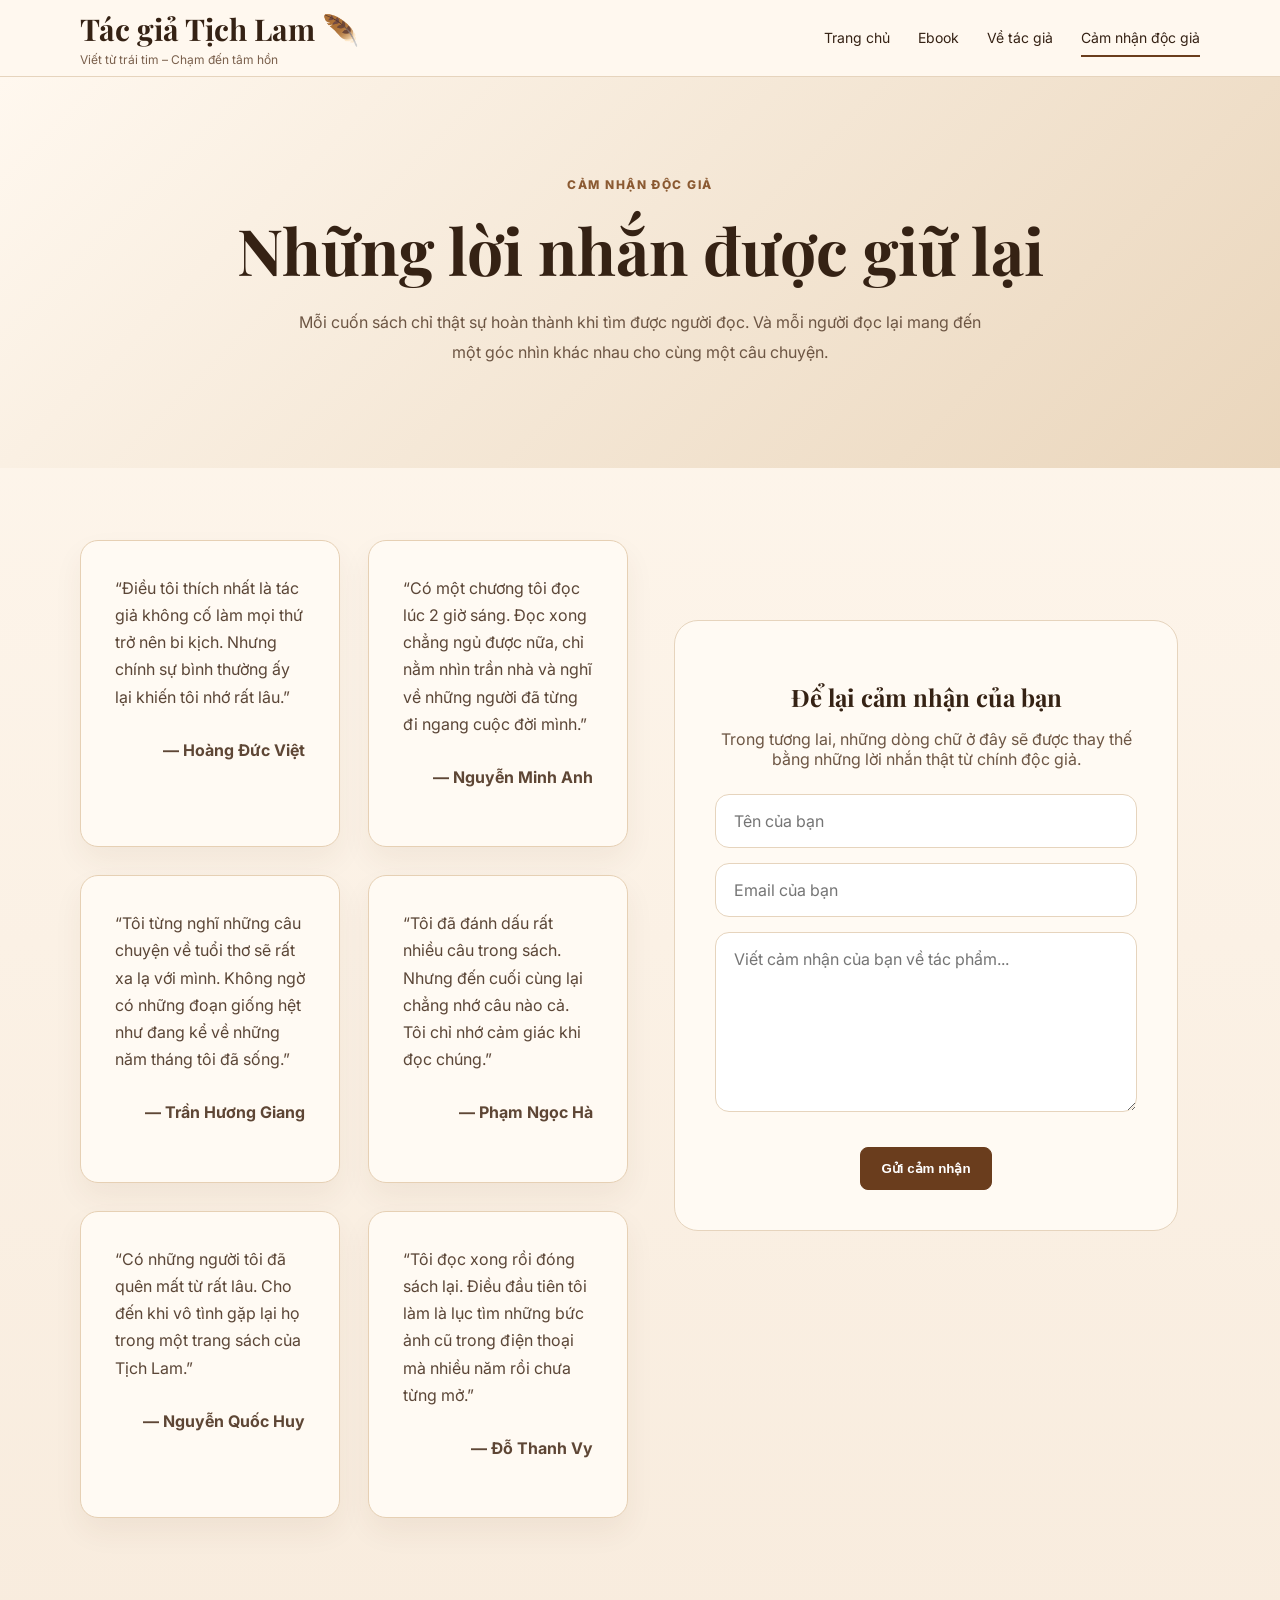
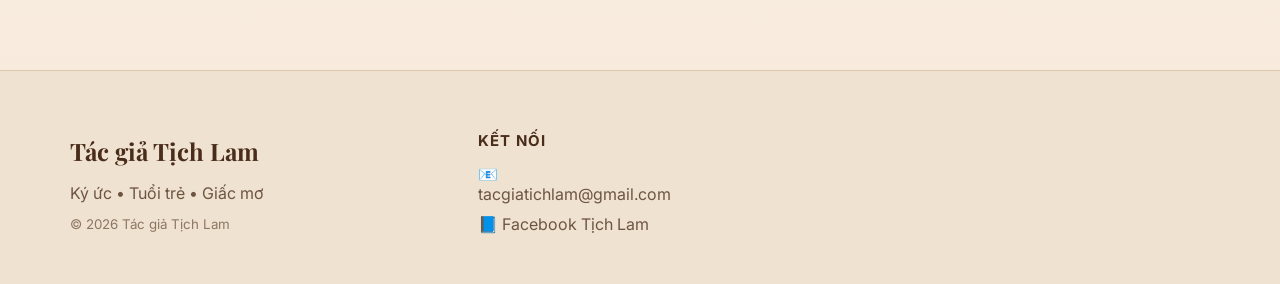
==== doc-gia.html @ 2759d483 "Website Tich Lam" ====
<!DOCTYPE html>
<html lang="vi">
<head>
  <meta charset="UTF-8">
  <meta name="viewport" content="width=device-width, initial-scale=1.0">
  <title>Cảm nhận độc giả - Tác giả Tịch Lam</title>

  <link rel="preconnect" href="https://fonts.googleapis.com">
  <link rel="preconnect" href="https://fonts.gstatic.com" crossorigin>

  <link href="https://fonts.googleapis.com/css2?family=Inter:wght@400;600;700;800&family=Playfair+Display:wght@600;700;800&display=swap" rel="stylesheet">

  <link rel="stylesheet" href="style.css">
</head>

<body>

<header class="topbar">
  <div class="container nav">

    <a class="logo" href="index.html">
      Tác giả Tịch Lam 🪶
      <span>Viết từ trái tim – Chạm đến tâm hồn</span>
    </a>

    <nav class="menu">
      <a href="index.html">Trang chủ</a>
      <a href="ebook.html">Ebook</a>
      <a href="tac-gia.html">Về tác giả</a>
      <a class="active" href="doc-gia.html">Cảm nhận độc giả</a>
    </nav>

    <span class="hamb">☰</span>

  </div>
</header>

<main>

<section class="readerHero">

  <div class="container">

    <div class="eyebrow">Cảm nhận độc giả</div>

    <h1>Những lời nhắn được giữ lại</h1>

    <p>
      Mỗi cuốn sách chỉ thật sự hoàn thành khi tìm được người đọc.
      Và mỗi người đọc lại mang đến một góc nhìn khác nhau cho cùng một câu chuyện.
    </p>

  </div>

</section>

<section class="section">

  <div class="container">

    <div class="reviewGrid">

      <section class="reviewsGrid">

  <article class="reviewCard">
    <blockquote>
      “Điều tôi thích nhất là tác giả không cố làm mọi thứ trở nên bi kịch.
      Nhưng chính sự bình thường ấy lại khiến tôi nhớ rất lâu.”
    </blockquote>
    <p class="commentAuthor">— Hoàng Đức Việt</p>
  </article>

  <article class="reviewCard">
    <blockquote>
      “Có một chương tôi đọc lúc 2 giờ sáng.
      Đọc xong chẳng ngủ được nữa, chỉ nằm nhìn trần nhà và nghĩ về những người đã từng đi ngang cuộc đời mình.”
    </blockquote>
    <p class="commentAuthor">— Nguyễn Minh Anh</p>
  </article>

  <article class="reviewCard">
    <blockquote>
      “Tôi từng nghĩ những câu chuyện về tuổi thơ sẽ rất xa lạ với mình.
      Không ngờ có những đoạn giống hệt như đang kể về những năm tháng tôi đã sống.”
    </blockquote>
    <p class="commentAuthor">— Trần Hương Giang</p>
  </article>

  <article class="reviewCard">
    <blockquote>
      “Tôi đã đánh dấu rất nhiều câu trong sách.
      Nhưng đến cuối cùng lại chẳng nhớ câu nào cả.
      Tôi chỉ nhớ cảm giác khi đọc chúng.”
    </blockquote>
    <p class="commentAuthor">— Phạm Ngọc Hà</p>
  </article>

  <article class="reviewCard">
    <blockquote>
      “Có những người tôi đã quên mất từ rất lâu.
      Cho đến khi vô tình gặp lại họ trong một trang sách của Tịch Lam.”
    </blockquote>
    <p class="commentAuthor">— Nguyễn Quốc Huy</p>
  </article>

  <article class="reviewCard">
    <blockquote>
      “Tôi đọc xong rồi đóng sách lại.
      Điều đầu tiên tôi làm là lục tìm những bức ảnh cũ trong điện thoại mà nhiều năm rồi chưa từng mở.”
    </blockquote>
    <p class="commentAuthor">— Đỗ Thanh Vy</p>
  </article>

</section>

<section class="readerMessage">

  <div class="container">

    <div class="messageBox">

      <h2>Để lại cảm nhận của bạn</h2>

      <p>
        Trong tương lai, những dòng chữ ở đây sẽ được thay thế bằng
        những lời nhắn thật từ chính độc giả.
      </p>

     <form action="https://formspree.io/f/xykqgarj" method="POST">

    <input
        type="text"
        name="name"
        placeholder="Tên của bạn"
        required>

    <input
        type="email"
        name="email"
        placeholder="Email của bạn"
        required>

    <textarea
        name="message"
        rows="7"
        placeholder="Viết cảm nhận của bạn về tác phẩm..."
        required></textarea>

    <button
        type="submit"
        class="btn">
        Gửi cảm nhận
    </button>

</form>

    </div>

  </div>

</section>

</main>

<footer class="site-footer">

  <div class="footer-container">

    <div class="footer-brand">
      <h3>Tác giả Tịch Lam</h3>
      <p>Ký ức • Tuổi trẻ • Giấc mơ</p>
      <small>© 2026 Tác giả Tịch Lam</small>
    </div>

    <div class="footer-links">
      <h4>Kết nối</h4>

      <a href="mailto:tacgiatichlam@gmail.com">
        📧 tacgiatichlam@gmail.com
      </a>

      <a href="https://www.facebook.com/tacgiatichlam/" target="_blank">
        📘 Facebook Tịch Lam
      </a>
    </div>

  </div>

</footer>

</body>
</html>
---- style.css ----
:root {
  --paper: #fbf2e6;
  --paper2: #fffaf3;
  --ink: #352214;
  --muted: #7a604c;
  --brown: #6a3d1d;
  --brown2: #8b5a32;
  --line: #e6d4bd;
  --shadow: 0 18px 45px rgba(68, 38, 16, 0.14);
}

* {
  box-sizing: border-box;
}

html {
  scroll-behavior: smooth;
}

body {
  margin: 0;
  font-family: Inter, Arial, sans-serif;
  color: var(--ink);
  background: linear-gradient(180deg, #fff8ef, #f7eadb);
}

h1,
h2,
h3,
.logo {
  font-family: "Playfair Display", Georgia, serif;
}

a {
  text-decoration: none;
  color: inherit;
}

.container {
  width: min(1120px, 92%);
  margin: auto;
}

/* HEADER */

.topbar {
  position: sticky;
  top: 0;
  z-index: 20;
  background: rgba(255, 248, 239, 0.92);
  backdrop-filter: blur(12px);
  border-bottom: 1px solid var(--line);
}

.nav {
  height: 76px;
  display: flex;
  align-items: center;
  justify-content: space-between;
  gap: 24px;
}

.logo {
  font-size: 30px;
  font-weight: 700;
}

.logo span {
  display: block;
  font-family: Inter, Arial, sans-serif;
  font-size: 12px;
  font-weight: 400;
  color: var(--muted);
  margin-top: 3px;
}

.menu {
  display: flex;
  gap: 28px;
  align-items: center;
  font-size: 14px;
}

.menu a {
  padding: 9px 0;
  border-bottom: 2px solid transparent;
}

.menu a:hover,
.menu a.active {
  border-color: var(--brown);
}

.hamb {
  display: none;
}

/* BUTTON */

.btn {
  display: inline-flex;
  align-items: center;
  justify-content: center;
  gap: 8px;
  border: 1px solid var(--brown);
  background: var(--brown);
  color: #fff;
  border-radius: 8px;
  padding: 13px 20px;
  font-weight: 700;
  cursor: pointer;
}

.btn.light {
  background: transparent;
  color: var(--brown);
}

.btn:hover {
  transform: translateY(-2px);
  box-shadow: 0 10px 24px rgba(106, 61, 29, 0.18);
}

/* HERO SLIDER */

.hero-slider {
  position: relative;
  min-height: 530px;
  background: radial-gradient(circle at 78% 24%, rgba(255, 255, 255, 0.75), transparent 35%),
    linear-gradient(90deg, #faeddd 0%, #f6e0c6 100%);
  border-bottom: 1px solid var(--line);
  overflow: hidden;
}

.slide {
  display: none;
  grid-template-columns: 1fr 1fr;
  align-items: center;
  gap: 36px;
  min-height: 530px;
}

.slide.active {
  display: grid;
  animation: fadeSlide 0.65s ease;
}

@keyframes fadeSlide {
  from {
    opacity: 0;
    transform: translateX(28px);
  }

  to {
    opacity: 1;
    transform: translateX(0);
  }
}

.slide-text {
  padding-left: max(4vw, 32px);
}

.eyebrow {
  color: var(--brown2);
  text-transform: uppercase;
  letter-spacing: 0.12em;
  font-size: 12px;
  font-weight: 800;
}

.slide-text h1 {
  font-size: 56px;
  line-height: 1.06;
  margin: 18px 0;
}

.slide-text p {
  font-size: 17px;
  line-height: 1.8;
  color: #5e4635;
  max-width: 530px;
}

.heroActions {
  display: flex;
  gap: 14px;
  margin-top: 26px;
}

.slide-art {
  height: 100%;
  min-height: 530px;
  position: relative;
  background: linear-gradient(90deg, transparent, rgba(71, 41, 18, 0.08));
}

.slide-art::before {
  content: "";
  position: absolute;
  right: 30px;
  bottom: 35px;
  width: 190px;
  height: 190px;
  border-radius: 50%;
  background: radial-gradient(circle, #ffd48a, transparent 67%);
  opacity: 0.55;
}

.bookHero {
  position: absolute;
  right: 17%;
  top: 70px;
  width: 270px;
  height: 380px;
  border-radius: 7px;
  background: linear-gradient(145deg, #fff9ef, #ead7ba);
  box-shadow: var(--shadow);
  display: flex;
  align-items: center;
  justify-content: center;
  text-align: center;
  padding: 28px;
  transform: rotate(1.5deg);
}

.bookHero.blue {
  background: linear-gradient(160deg, #203d66, #9bb8d8);
  color: #fff;
}

.bookHero.school {
  background: linear-gradient(160deg, #f3dcbf, #b99a75);
}

.bookHero.dream {
  background: linear-gradient(160deg, #f7b76d, #2f5a75);
  color: #fff;
}

.bookHero::after {
  content: "";
  position: absolute;
  right: -14px;
  top: 10px;
  height: 360px;
  width: 14px;
  background: #d9c19e;
  border-radius: 0 5px 5px 0;
}

.bookHero.blue::after,
.bookHero.dream::after {
  background: rgba(0, 0, 0, 0.22);
}

.coverTitle {
  font-family: "Playfair Display", Georgia, serif;
  font-size: 34px;
  line-height: 1.15;
}

.coverAuthor {
  position: absolute;
  bottom: 25px;
  color: var(--muted);
  font-size: 13px;
}

.bookHero.blue .coverAuthor,
.bookHero.dream .coverAuthor {
  color: rgba(255, 255, 255, 0.78);
}

.slide-btn {
  position: absolute;
  top: 50%;
  transform: translateY(-50%);
  z-index: 5;
  width: 46px;
  height: 46px;
  border-radius: 50%;
  border: 1px solid rgba(106, 61, 29, 0.18);
  background: rgba(255, 250, 243, 0.7);
  color: var(--brown);
  font-size: 34px;
  line-height: 1;
  cursor: pointer;
  backdrop-filter: blur(8px);
}

.slide-btn:hover {
  background: var(--brown);
  color: #fff;
}

.slide-btn.prev {
  left: 24px;
}

.slide-btn.next {
  right: 24px;
}

.slide-dots {
  position: absolute;
  bottom: 28px;
  left: 50%;
  transform: translateX(-50%);
  display: flex;
  gap: 9px;
  z-index: 6;
}

.dot {
  width: 10px;
  height: 10px;
  background: #c6a98d;
  border-radius: 50%;
  cursor: pointer;
}

.dot.active {
  background: var(--brown);
  transform: scale(1.25);
}

/* SECTION */

.section {
  padding: 72px 0;
}

.sectionHead {
  display: flex;
  justify-content: space-between;
  align-items: end;
  margin-bottom: 28px;
}

.sectionHead h2 {
  font-size: 34px;
  margin: 0;
}

.sectionHead p {
  color: var(--muted);
  margin: 8px 0 0;
}

/* BOOK GRID */

.grid {
  display: grid;
  grid-template-columns: repeat(4, 1fr);
  gap: 24px;
}

.card {
    background: rgba(255,250,243,.82);
    border:1px solid var(--line);
    border-radius:16px;
    overflow:hidden;

    display:flex;
    flex-direction:column;

    height:100%;
}

.card:hover {
  transform: translateY(-6px);
  box-shadow: var(--shadow);
}

.cover {
  height: 265px;
  display: flex;
  align-items: center;
  justify-content: center;
  background: linear-gradient(150deg, #f3dfc4, #fff7ec);
}

.miniBook {
  width: 150px;
  height: 215px;
  border-radius: 6px;
  box-shadow: 0 18px 30px rgba(34, 20, 11, 0.22);
  padding: 22px 16px;
  display: flex;
  align-items: center;
  justify-content: center;
  text-align: center;
  position: relative;
  background: linear-gradient(160deg, #f8eddb, #d9c29e);
}

.miniBook.blue {
  background: linear-gradient(160deg, #203d66, #9bb8d8);
  color: #fff;
}

.miniBook.school {
  background: linear-gradient(160deg, #f3dcbf, #b99a75);
}

.miniBook.dream {
  background: linear-gradient(160deg, #f7b76d, #2f5a75);
  color: #fff;
}

.miniBook b {
  font-family: "Playfair Display", Georgia, serif;
  font-size: 23px;
  line-height: 1.12;
}

.cardBody{
    padding:20px;

    display:flex;
    flex-direction:column;
    flex:1;
}

.card h3 {
  font-size: 22px;
  margin: 0 0 10px;
}

.card p{
    color:#6d5644;
    line-height:1.6;
    font-size:14px;

    min-height:110px;
}

.tags {
  display: flex;
  gap: 8px;
  margin: 14px 0;
}

.tag {
  font-size: 12px;
  background: #f5e7d7;
  border: 1px solid var(--line);
  padding: 5px 9px;
  border-radius: 999px;
  color: var(--brown);
}

.cardBtns{
    display:grid;
    grid-template-columns:1fr;
    gap:10px;

    margin-top:auto;
}

/* FEATURES */

.features {
  background: #f3e4d2;
  border-block: 1px solid var(--line);
}

.featureGrid {
  display: grid;
  grid-template-columns: repeat(4, 1fr);
  gap: 20px;
}

.feature {
  display: flex;
  gap: 13px;
  align-items: flex-start;
}

.feature i {
  font-size: 25px;
}

.feature b {
  display: block;
  margin-bottom: 5px;
}

.feature span {
  color: var(--muted);
  font-size: 13px;
}

/* ABOUT */

.about {
  display: grid;
  grid-template-columns: 1fr 1fr;
  gap: 42px;
  align-items: center;
}

.about p {
  line-height: 1.85;
  color: #604936;
}

.portrait {
  background: #eee0ce;
  border: 1px solid var(--line);
  border-radius: 16px;
  padding: 18px;
  box-shadow: var(--shadow);
  transform: rotate(-2deg);
}

.portraitBox {
  height: 330px;
  border-radius: 12px;
  background: linear-gradient(135deg, #d4b28e, #fff3df);
  display: flex;
  align-items: center;
  justify-content: center;
  font-family: "Playfair Display", Georgia, serif;
  font-size: 30px;
  color: #6a3d1d;
  text-align: center;
}

/* FOOTER */

.footer {
  background: #ead9c5;
  border-top: 1px solid var(--line);
  padding: 34px 0;
  color: #5c4633;
}

.footerGrid {
  display: flex;
  justify-content: space-between;
  gap: 20px;
  align-items: center;
}

/* BOOK PAGE */

.bookPage {
  padding: 56px 0;
}

.bookIntro {
  display: grid;
  grid-template-columns: 330px 1fr;
  gap: 48px;
  align-items: start;
}

.bigCover {
  height: 470px;
  border-radius: 10px;
  box-shadow: var(--shadow);
  display: flex;
  align-items: center;
  justify-content: center;
  text-align: center;
  padding: 35px;
  background: linear-gradient(160deg, #f8eddb, #d9c29e);
}

.bigCover.blue {
  background: linear-gradient(160deg, #203d66, #9bb8d8);
  color: #fff;
}

.bigCover.school {
  background: linear-gradient(160deg, #f3dcbf, #b99a75);
}

.bigCover.dream {
  background: linear-gradient(160deg, #f7b76d, #2f5a75);
  color: #fff;
}

.bigCover b {
  font-family: "Playfair Display", Georgia, serif;
  font-size: 42px;
  line-height: 1.1;
}

.bookInfo h1 {
  font-size: 48px;
  margin: 10px 0;
}

.bookInfo p {
  line-height: 1.85;
  color: #5d4534;
}

.readerWrap {
  margin-top: 55px;
  display: grid;
  grid-template-columns: 260px 1fr;
  gap: 28px;
}

.toc {
  position: sticky;
  top: 96px;
  align-self: start;
  background: var(--paper2);
  border: 1px solid var(--line);
  border-radius: 14px;
  padding: 18px;
}

.toc a {
  display: block;
  padding: 11px 10px;
  border-radius: 8px;
  color: #5e4635;
}

.toc a:hover {
  background: #f3e4d2;
}

.paper {
  background: #fffaf3;
  border: 1px solid var(--line);
  border-radius: 18px;
  padding: 42px;
  box-shadow: var(--shadow);
  font-family: Inter, Arial, sans-serif;
}
.paper h2 {
  font-size: 34px;
  margin-top: 0;
}

.paper h3 {
  font-size: 26px;
  margin-top: 44px;
}

.paper p {
  font-size: 18px;
  line-height: 1.9;
  color: #3d2c20;
  max-width: 760px;
}

.backTop {
  margin-top: 28px;
}

/* RESPONSIVE */

@media (max-width: 900px) {
  .menu {
    display: none;
  }

  .hamb {
    display: block;
  }

  .slide.active {
    grid-template-columns: 1fr;
  }

  .slide-text {
    padding: 56px 24px 20px;
    text-align: center;
  }

  .slide-text p {
    margin-left: auto;
    margin-right: auto;
  }

  .heroActions {
    justify-content: center;
  }

  .slide-art {
    min-height: 390px;
  }

  .bookHero {
    position: relative;
    right: auto;
    top: auto;
    margin: 10px auto 70px;
    width: 230px;
    height: 325px;
  }

  .bookHero::after {
    height: 305px;
  }

  .slide-text h1 {
    font-size: 42px;
  }

  .grid,
  .featureGrid {
    grid-template-columns: 1fr 1fr;
  }

  .about,
  .bookIntro,
  .readerWrap {
    grid-template-columns: 1fr;
  }

  .toc {
    position: static;
  }

  .footerGrid {
    display: block;
  }
}

@media (max-width: 560px) {
  .nav {
    height: auto;
    padding: 16px 0;
  }

  .logo {
    font-size: 24px;
  }

  .slide-text h1 {
    font-size: 36px;
  }

  .slide-text {
    padding: 42px 22px 10px;
  }

  .slide-art {
    min-height: 350px;
  }

  .bookHero {
    width: 205px;
    height: 295px;
  }

  .coverTitle {
    font-size: 27px;
  }

  .slide-btn {
    width: 38px;
    height: 38px;
    font-size: 28px;
  }

  .slide-btn.prev {
    left: 10px;
  }

  .slide-btn.next {
    right: 10px;
  }

  .grid,
  .featureGrid {
    grid-template-columns: 1fr;
  }

  .heroActions {
    flex-direction: column;
  }

  .section {
    padding: 48px 0;
  }

  .paper {
    padding: 24px;
  }

  .bookInfo h1 {
    font-size: 36px;
  }
}
.author-showcase {
  padding: 70px 0;
  background: linear-gradient(180deg, #fff8ef, #f4e3cf);
  border-block: 1px solid var(--line);
}

.author-showcase-grid {
  display: grid;
  grid-template-columns: 1fr 280px 1.3fr;
  gap: 32px;
  align-items: center;
}

.author-text h2 {
  font-size: 34px;
  margin: 10px 0;
}

.author-text p {
  line-height: 1.8;
  color: #604936;
  margin-bottom: 24px;
}

.author-photo-card {
  background: #fff7ec;
  border: 1px solid var(--line);
  border-radius: 8px;
  padding: 12px;
  box-shadow: var(--shadow);
  transform: rotate(-2deg);
}

.author-photo-card::before {
  content: "";
  display: block;
  width: 74px;
  height: 22px;
  background: rgba(185, 145, 104, 0.35);
  margin: -24px auto 10px;
  transform: rotate(3deg);
}

.author-photo {
  height: 260px;
  border-radius: 4px;
  background: linear-gradient(135deg, #d8b892, #fff0d8);
  display: flex;
  align-items: end;
  justify-content: center;
  padding: 18px;
  font-family: "Playfair Display", Georgia, serif;
  font-size: 26px;
  color: var(--brown);
}

.author-side {
  display: grid;
  gap: 18px;
}

.reader-quote,
.newsletter-box {
  background: rgba(255, 250, 243, 0.9);
  border: 1px solid var(--line);
  border-radius: 14px;
  padding: 24px;
  box-shadow: 0 10px 28px rgba(82, 44, 16, 0.07);
}

.reader-quote blockquote {
  margin: 12px 0;
  font-family: "Playfair Display", Georgia, serif;
  font-size: 21px;
  line-height: 1.6;
  color: #4b2e1d;
}

.reader-quote span {
  color: var(--muted);
  font-size: 14px;
}

.newsletter-box p {
  color: var(--muted);
  line-height: 1.6;
}

.newsletter-box form {
  display: grid;
  grid-template-columns: 1fr auto;
  gap: 10px;
  margin-top: 16px;
}

.newsletter-box input {
  border: 1px solid var(--line);
  background: #fffaf3;
  border-radius: 8px;
  padding: 13px 14px;
  outline: none;
}

.newsletter-box button {
  border: none;
  background: var(--brown);
  color: #fff;
  border-radius: 8px;
  padding: 0 22px;
  font-weight: 700;
  cursor: pointer;
}

@media (max-width: 900px) {
  .author-showcase-grid {
    grid-template-columns: 1fr;
  }

  .author-photo-card {
    max-width: 320px;
  }
}

@media (max-width: 560px) {
  .newsletter-box form {
    grid-template-columns: 1fr;
  }

  .newsletter-box button {
    padding: 13px;
  }
}
.bookMockup{
    width:180px;
    height:250px;
    display:flex;
    align-items:center;
    justify-content:center;
    transition:.35s ease;
}

.bookMockup img{
    width:100%;
    height:100%;
    object-fit:contain;
    display:block;
}

.card:hover .bookMockup{
    transform:translateY(-8px);
}
.hero-paper {
  min-height: 540px;
  position: relative;
  overflow: hidden;
  background: #ead6bc;
}

.hero-paper .slide {
  position: relative;
  min-height: 540px;
  grid-template-columns: 47% 53%;
  background:
    linear-gradient(90deg, #fbf2e6 0%, #fbf2e6 47%, #e4c29b 47%, #d0a06e 100%);
}

.hero-paper .slide.active {
  display: grid;
}

.paper-left {
  position: relative;
  z-index: 4;
  min-height: 540px;
  padding: 85px 70px 70px max(70px, 6vw);
  background: #fbf2e6;
  display: flex;
  flex-direction: column;
  justify-content: center;
}

.paper-left::after {
  content: "";
  position: absolute;
  top: 0;
  right: -95px;
  width: 120px;
  height: 100%;
  background: #fbf2e6;
  clip-path: polygon(
    0 0,
    100% 0,
    84% 8%,
    96% 17%,
    78% 27%,
    91% 39%,
    76% 51%,
    92% 64%,
    80% 78%,
    94% 89%,
    78% 100%,
    0 100%
  );
}

.paper-left h1 {
  font-size: 56px;
  line-height: 1.05;
  margin: 18px 0;
  color: #3a2114;
}

.paper-left p {
  font-size: 17px;
  line-height: 1.85;
  color: #5e4635;
  max-width: 560px;
}

.demo-art {
  position: relative;
  min-height: 540px;
  overflow: hidden;
  background:
    radial-gradient(circle at 85% 65%, rgba(255, 218, 154, 0.55), transparent 24%),
    linear-gradient(90deg, #dfbd91, #c9955e);
}

.demo-art::before {
  content: "";
  position: absolute;
  inset: 0;
  background:
    linear-gradient(90deg, rgba(255,255,255,.28), transparent 38%),
    radial-gradient(circle at 35% 35%, rgba(255,255,255,.35), transparent 25%);
}

.demo-stack {
  position: absolute;
  left: 20%;
  top: 40%;
  width: 230px;
  height: 145px;
  transform: rotate(-2deg);
  opacity: .65;
  border-radius: 4px;
  background:
    linear-gradient(#7a563a 0 22%, #f6dfbd 22% 28%, #8a5e3c 28% 48%, #f4d8ad 48% 55%, #7a4c2e 55% 76%, #fff0cf 76% 82%, #5b361f 82%);
  box-shadow: 0 22px 35px rgba(60,35,15,.22);
}

.demo-book {
  position: absolute;
  right: 13%;
  top: 50%;
  transform: translateY(-50%) rotate(1.5deg);
  width: 315px;
  height: 430px;
  background: linear-gradient(160deg, #fff8eb, #dcc39c);
  border-radius: 8px;
  box-shadow: 22px 28px 45px rgba(50,30,13,.24);
  display: flex;
  align-items: center;
  justify-content: center;
  padding: 34px;
  text-align: center;
}

.demo-book::after {
  content: "";
  position: absolute;
  right: -14px;
  top: 12px;
  height: calc(100% - 24px);
  width: 14px;
  background: rgba(113, 74, 38, .22);
  border-radius: 0 6px 6px 0;
}

.demo-book span {
  font-family: "Playfair Display", Georgia, serif;
  font-size: 34px;
  line-height: 1.15;
  color: #3a2114;
}

.demo-book.blue {
  background: linear-gradient(160deg, #27476f, #8fb0d2);
}

.demo-book.dark {
  background: linear-gradient(160deg, #2b241d, #8b683c);
}

.demo-book.lightbook {
  background: linear-gradient(160deg, #fff9ee, #d9c19d);
}

.demo-book.blue span,
.demo-book.dark span {
  color: #fff7df;
}
/* ===== HERO GIẤY XÉ ===== */


.paper-left{
    position:relative;
    background:#fbf2e6;
    padding:90px 80px;
    z-index:2;
}

.paper-left::after{
    content:"";
    position:absolute;
    top:0;
    right:-90px;

    width:140px;
    height:100%;

    background:url("images/paper-tear.png")
    center center/100% 100% no-repeat;

    opacity:1;

    filter:
        drop-shadow(
            10px 0 12px rgba(0,0,0,.08)
        );

    z-index:5;
}

.slide-art{
    position:relative;
    overflow:hidden;

    background:
    radial-gradient(
        circle at 80% 70%,
        rgba(255,210,150,.5),
        transparent 25%
    ),
    linear-gradient(
        90deg,
        #e3c39d,
        #d6ab78
    );
}

.paper-left h1{
    font-size:64px;
    line-height:1.05;
    margin:15px 0 20px;
}

.paper-left p{
    font-size:18px;
    line-height:1.9;
    max-width:580px;
}
.hero-paper .slide {
  display: none !important;
}

.hero-paper .slide.active {
  display: grid !important;
}
.showcase-art{
  min-height:530px;
  display:flex;
  align-items:center;
  justify-content:center;
  padding:34px 56px;
  background:#ead6bc;
}

.showcase-art::before{
  display:none;
}

.showcase-art img{
  width:100%;
  height:440px;
  object-fit:cover;
  border-radius:18px;
  box-shadow:0 24px 55px rgba(62,35,14,.22);
}
.authorPhoto{
    display:flex;
    justify-content:center;
    align-items:center;
}

.polaroid{
    background:#f7efe4;
    padding:14px;
    border-radius:10px;
    box-shadow:0 18px 40px rgba(0,0,0,.12);
    transform:rotate(-2deg);
    position:relative;
    width:320px;
}

.polaroid img{
    width:100%;
    display:block;
    border-radius:6px;
    aspect-ratio:4/5;
    object-fit:cover;
}

.signature{
    display:block;
    text-align:center;
    margin-top:12px;
    font-family:"Playfair Display", serif;
    font-size:22px;
    color:#6a4124;
}

.polaroid::before{
    content:"";
    position:absolute;
    top:-10px;
    left:50%;
    transform:translateX(-50%);
    width:70px;
    height:24px;
    background:rgba(180,150,110,.35);
}
.site-footer{
    background:#efe2d0;
    border-top:1px solid #dcc7ab;
    margin-top:80px;
    padding:40px 0;
}

.footer-container{
    max-width:1200px;
    margin:auto;
    padding:0 30px;

    display:grid;
    grid-template-columns:2fr 1fr 1fr 1.5fr;
    gap:40px;
}

.footer-brand h3{
    font-size:24px;
    margin-bottom:12px;
    color:#4a2c1a;
}

.footer-brand p{
    color:#6d5542;
    margin-bottom:10px;
}

.footer-brand small{
    color:#8d7763;
}

.footer-links h4{
    margin-bottom:14px;
    color:#4a2c1a;
    font-size:15px;
    text-transform:uppercase;
    letter-spacing:1px;
}

.footer-links a{
    display:block;
    text-decoration:none;
    color:#6d5542;
    margin-bottom:10px;
    transition:.3s;
}

.footer-links a:hover{
    color:#8a5528;
    transform:translateX(3px);
}
.card{
  min-height: 780px;
}

.cover{
  height: 270px;
  padding: 10px;
}

.bookMockup{
  width: 190px;
  height: 245px;
}

.bookMockup img{
  width: 100%;
  height: 100%;
  object-fit: contain;
}

.cardBody{
  display: flex;
  flex-direction: column;
  flex: 1;
}

.card h3{
  min-height: 62px;
}

.card p{
  min-height: 230px;
  display: -webkit-box;
  -webkit-line-clamp: 9;
  -webkit-box-orient: vertical;
  overflow: hidden;
}

.tags{
  min-height: 32px;
  align-items: center;
}

.cardBtns{
  margin-top: auto;
}
.bigCover{
    width:320px;
    height:460px;
    flex-shrink:0;
    overflow:hidden;
    border-radius:18px;
    box-shadow:0 20px 50px rgba(0,0,0,.15);
}

.bigCover img{
    width:100%;
    height:100%;
    object-fit:contain;
    display:block;
}

.bookIntro{
    display:flex;
    gap:40px;
    align-items:flex-start;
}
.ebookHero{
  padding:90px 0 60px;
  background:linear-gradient(180deg,#fff8ef,#f3e2cf);
  border-bottom:1px solid var(--line);
}

.ebookHero h1{
  font-size:56px;
  margin:16px 0;
}

.ebookHero p{
  max-width:680px;
  line-height:1.8;
  color:var(--muted);
}

.ebookGrid{
  display:grid;
  gap:26px;
}

.ebookItem{
  display:grid;
  grid-template-columns:180px 1fr;
  gap:30px;
  align-items:center;
  background:rgba(255,250,243,.9);
  border:1px solid var(--line);
  border-radius:18px;
  padding:22px;
  box-shadow:0 12px 32px rgba(82,44,16,.08);
}

.ebookItem img{
  width:180px;
  height:240px;
  object-fit:contain;
  border-radius:12px;
}

.ebookItem h2{
  font-size:32px;
  margin:14px 0 10px;
}

.ebookItem p{
  color:#6d5644;
  line-height:1.7;
  margin-bottom:20px;
}

@media(max-width:700px){
  .ebookItem{
    grid-template-columns:1fr;
    text-align:center;
  }

  .ebookItem img{
    margin:auto;
  }

  .ebookHero h1{
    font-size:40px;
  }
}
.authorPageHero{
  padding:90px 0;
  background:linear-gradient(120deg,#fff8ef,#ead6bc);
  border-bottom:1px solid var(--line);
}

.authorPageGrid{
  display:grid;
  grid-template-columns:1.1fr .9fr;
  gap:60px;
  align-items:center;
}

.authorPageText h1{
  font-size:64px;
  margin:14px 0 4px;
}

.authorPageText h3{
  font-family:Inter,Arial,sans-serif;
  color:var(--brown2);
  margin:0 0 24px;
}

.authorPageText p{
  font-size:19px;
  line-height:1.9;
  color:#5e4635;
  max-width:680px;
}

.authorQuote{
  margin:26px 0;
  padding:22px 26px;
  border-left:4px solid var(--brown);
  background:rgba(255,250,243,.75);
  font-family:"Playfair Display",Georgia,serif;
  font-size:25px;
  line-height:1.5;
  color:#432817;
}

.authorPortraitBig{
  background:#f7efe4;
  border:1px solid var(--line);
  border-radius:18px;
  padding:16px;
  box-shadow:var(--shadow);
  transform:rotate(-2deg);
}

.authorPortraitBig img{
  width:100%;
  aspect-ratio:4/5;
  object-fit:cover;
  border-radius:12px;
  display:block;
}

.authorStory{
  max-width:900px;
}

.authorStory h2{
  font-size:42px;
  margin:12px 0 24px;
}

.authorStory p{
  font-size:18px;
  line-height:1.9;
  color:#5e4635;
}

.authorTimeline{
  padding:70px 0;
  background:#f2e2cd;
  border-block:1px solid var(--line);
}

.timelineGrid{
  display:grid;
  grid-template-columns:repeat(4,1fr);
  gap:22px;
}

.timelineItem{
  background:rgba(255,250,243,.8);
  border:1px solid var(--line);
  border-radius:16px;
  padding:24px;
  box-shadow:0 10px 26px rgba(82,44,16,.07);
}

.timelineItem span{
  font-size:13px;
  color:var(--brown2);
  font-weight:800;
  letter-spacing:.12em;
}

.timelineItem h3{
  font-size:24px;
  margin:14px 0 10px;
}

.timelineItem p{
  color:#6d5644;
  line-height:1.7;
}

.authorBooksGrid{
  display:grid;
  grid-template-columns:repeat(4,1fr);
  gap:18px;
}

.authorBooksGrid a{
  background:#fffaf3;
  border:1px solid var(--line);
  border-radius:14px;
  padding:26px 20px;
  font-family:"Playfair Display",Georgia,serif;
  font-size:22px;
  line-height:1.3;
  box-shadow:0 10px 26px rgba(82,44,16,.07);
  transition:.25s;
}

.authorBooksGrid a:hover{
  transform:translateY(-5px);
  box-shadow:var(--shadow);
}

@media(max-width:900px){
  .authorPageGrid,
  .timelineGrid,
  .authorBooksGrid{
    grid-template-columns:1fr;
  }

  .authorPageText h1{
    font-size:44px;
  }
}
.readerHero{
    padding:100px 0;
    text-align:center;
    background:linear-gradient(135deg,#fff8ef,#ead6bc);
}

.readerHero h1{
    font-size:64px;
    margin:15px 0;
}

.readerHero p{
    max-width:700px;
    margin:auto;
    line-height:1.9;
    color:#6d5644;
}

.reviewGrid{
    display:grid;
    grid-template-columns:repeat(2,1fr);
    gap:24px;
}

.reviewCard{
    background:#fffaf3;
    border:1px solid var(--line);
    border-radius:18px;
    padding:28px;
    box-shadow:0 12px 28px rgba(0,0,0,.05);
}

.reviewCard p{
    line-height:1.9;
    color:#5e4635;
    margin-bottom:20px;
}

.reviewCard span{
    color:var(--brown2);
    font-weight:600;
}

.readerMessage{
    padding:80px 0;
}

.messageBox{
    max-width:850px;
    margin:auto;
    text-align:center;

    background:#fffaf3;
    border:1px solid var(--line);
    border-radius:24px;

    padding:40px;
}

.messageBox h2{
    margin-bottom:15px;
}

.messageBox p{
    margin-bottom:25px;
    color:#6d5644;
}

.messageBox textarea{
    width:100%;
    padding:18px;
    border-radius:14px;
    border:1px solid var(--line);
    margin-bottom:20px;
    resize:vertical;
}

@media(max-width:900px){

    .reviewGrid{
        grid-template-columns:1fr;
    }

    .readerHero h1{
        font-size:42px;
    }

}
.messageBox form{
    display:flex;
    flex-direction:column;
    gap:15px;
}

.messageBox input,
.messageBox textarea{
    width:100%;
    padding:16px 18px;

    border:1px solid var(--line);
    border-radius:14px;

    font-family:inherit;
    font-size:16px;

    background:#fff;
}

.messageBox textarea{
    resize:vertical;
    min-height:180px;
}

.messageBox button{
    align-self:center;
}
.paper p{
  margin-bottom: 22px;
  line-height: 2;
}

.paper h2{
  margin-top: 70px;
  padding-top: 30px;
}

.chapterBreak{
  height: 1px;
  margin: 70px 0 45px;
  background: linear-gradient(to right, transparent, #c8a77c, transparent);
  position: relative;
}

.chapterBreak::after{
  content: "❦";
  position: absolute;
  left: 50%;
  top: -16px;
  transform: translateX(-50%);
  background: #fffaf3;
  padding: 0 14px;
  color: #8a5528;
  font-size: 22px;
}
.newsletterForm .btn{
    font-size: 18px;
    font-weight: 700;
}
.testimonial-card p:last-child{
    text-align:right !important;
    display:block;
    width:100%;
}
.commentAuthor{
    text-align: right;
    margin-top: 20px;
    font-weight: 600;
    color: #8b5a2b;
}
.reviewsGrid{
  display:grid;
  grid-template-columns:repeat(2, minmax(0, 1fr));
  gap:28px;
}

.reviewCard{
  background:#fffaf3;
  border:1px solid #e6d0b4;
  border-radius:18px;
  padding:34px;
  box-shadow:0 14px 30px rgba(80, 45, 18, 0.06);
}

.reviewCard blockquote{
  margin:0;
  line-height:1.7;
  color:#5b4637;
}

.commentAuthor{
  text-align:right;
  margin-top:24px;
  font-weight:700;
  color:#7a421d;
}

@media(max-width:768px){
  .reviewsGrid{
    grid-template-columns:1fr;
  }
}
/* ===== MOBILE RESPONSIVE ===== */
@media (max-width: 768px){

  .container{
    width: 92%;
    margin: 0 auto;
  }

  .topbar{
    position: sticky;
    top: 0;
    z-index: 9999;
  }

  .nav{
    flex-direction: column;
    gap: 14px;
    align-items: flex-start;
  }

  .menu{
    width: 100%;
    display: flex;
    flex-wrap: wrap;
    gap: 10px;
  }

  .menu a{
    font-size: 14px;
  }

  .hero-slider,
  .bookIntro,
  .author-showcase-grid,
  .ebookShell{
    grid-template-columns: 1fr !important;
  }

  .slide{
    flex-direction: column;
    min-height: auto;
    padding: 40px 20px;
  }

  .slide-text,
  .paper-left{
    width: 100%;
    padding: 0;
  }

  .slide-text h1,
  .bookInfo h1,
  .author-showcase h1{
    font-size: 34px;
    line-height: 1.15;
  }

  .slide-art,
  .demo-art{
    width: 100%;
    margin-top: 28px;
  }

  .slide-art img,
  .bigCover img,
  .authorPhoto img,
  .authorImage img{
    width: 100%;
    max-width: 360px;
    height: auto;
    margin: 0 auto;
    display: block;
  }

  .booksGrid,
  .reviewsGrid{
    grid-template-columns: 1fr !important;
  }

  .bookCard,
  .reviewCard{
    width: 100%;
  }

  .readerWrap{
    grid-template-columns: 1fr !important;
  }

  .toc,
  .ebookToc{
    position: relative !important;
    top: auto !important;
    width: 100%;
    margin-bottom: 24px;
  }

  .paper,
  .chapterPage{
    padding: 28px 20px !important;
  }

  .paper h2,
  .chapterTop h2{
    font-size: 30px !important;
  }

  .paper p,
  .chapterText p{
    font-size: 17px !important;
    line-height: 1.9 !important;
  }

  .heroActions,
  .chapterNav,
  .readerTools,
  .newsletterForm{
    flex-direction: column;
    width: 100%;
  }

  .btn,
  .newsletterForm input,
  .newsletterForm button{
    width: 100%;
    text-align: center;
  }

  .site-footer .footer-container{
    grid-template-columns: 1fr !important;
    gap: 28px;
    text-align: left;
  }
}
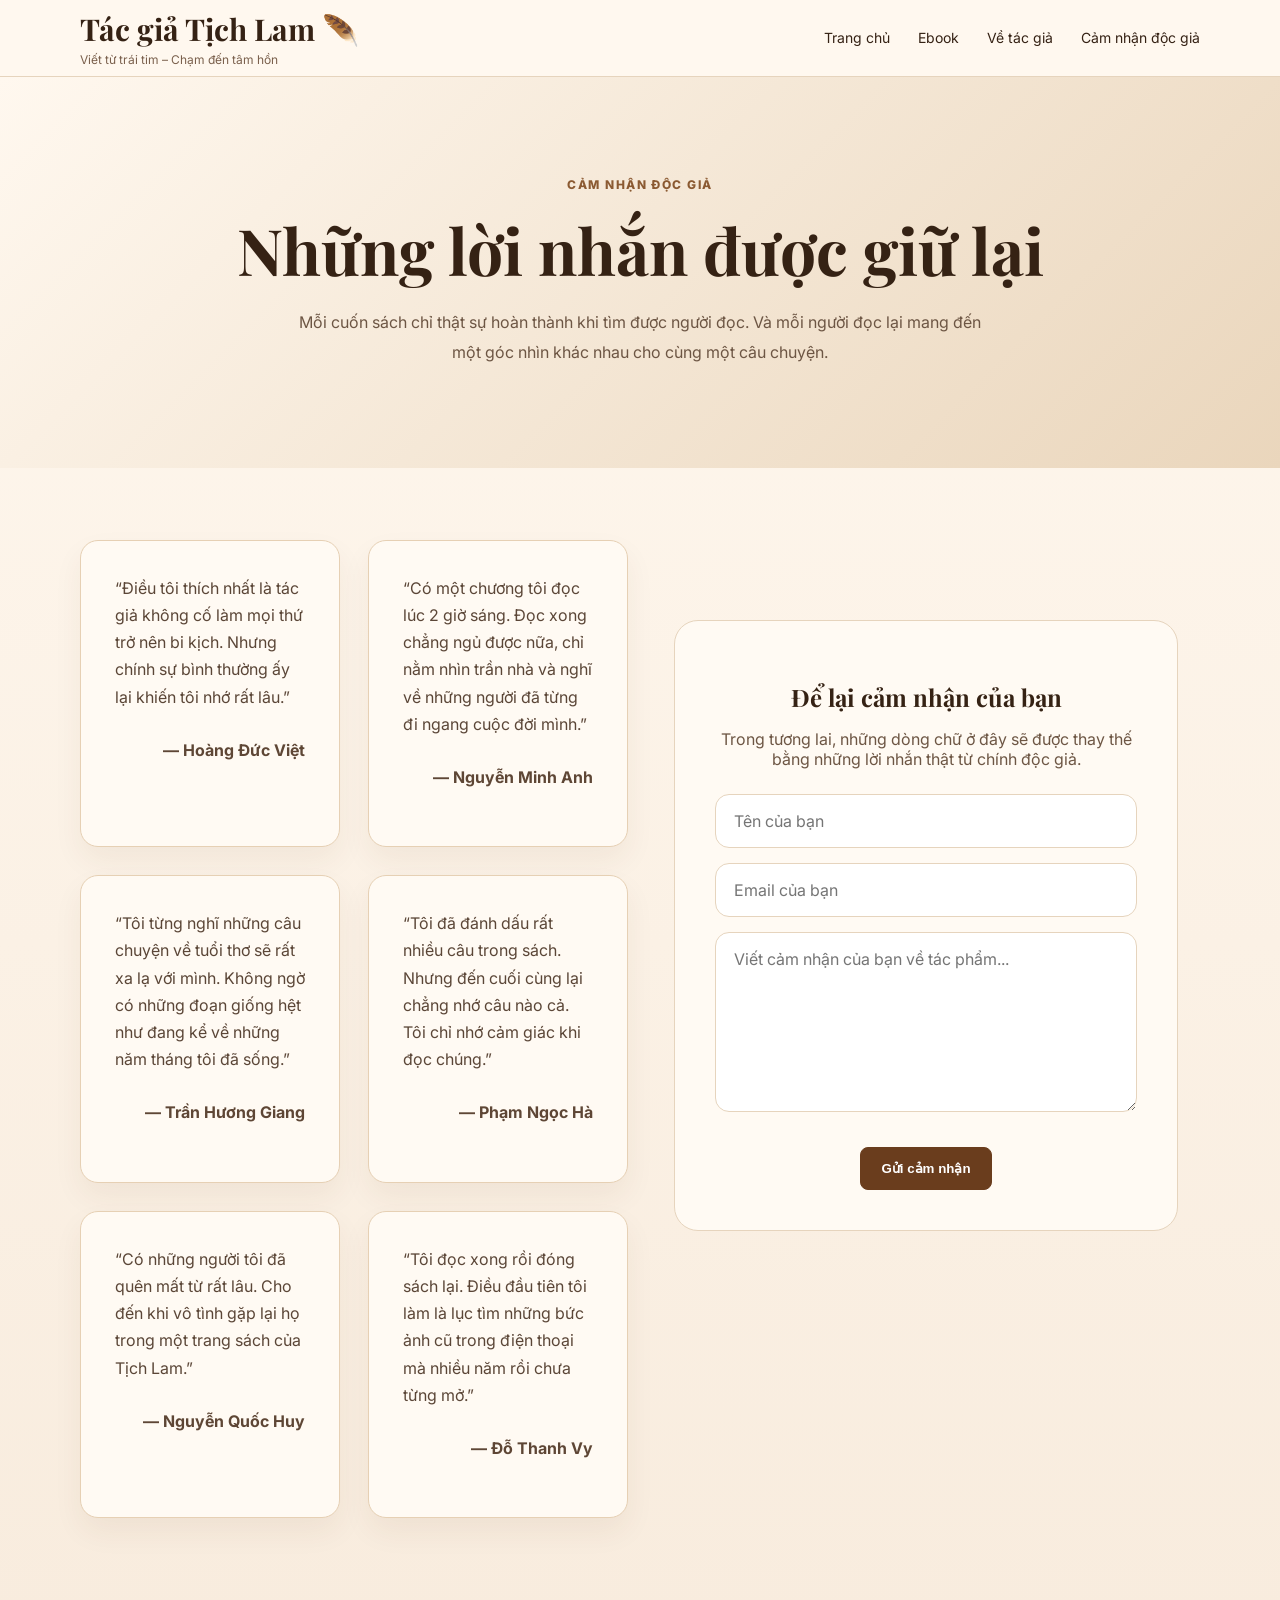
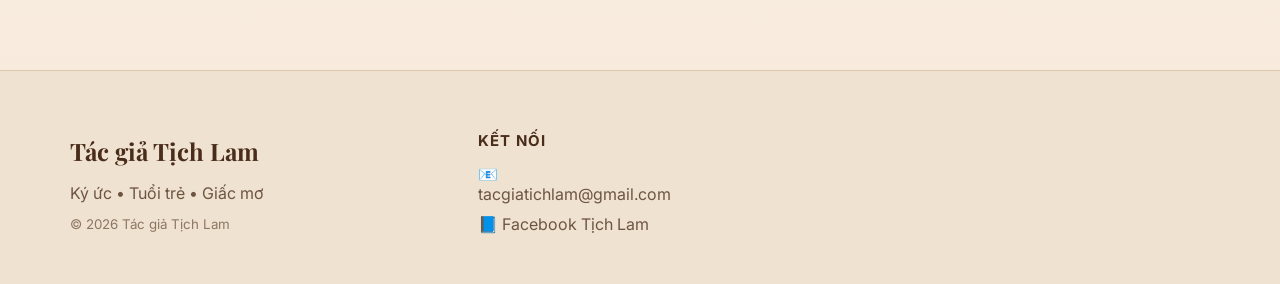
==== commit fe601536: "update navigation menu" ====
--- a/doc-gia.html
+++ b/doc-gia.html
@@ -24,11 +24,11 @@
     </a>
 
     <nav class="menu">
-      <a href="index.html">Trang chủ</a>
-      <a href="ebook.html">Ebook</a>
-      <a href="tac-gia.html">Về tác giả</a>
-      <a class="active" href="doc-gia.html">Cảm nhận độc giả</a>
-    </nav>
+    <a href="/tac-gia-tich-lam/index.html">Trang chủ</a>
+    <a href="/tac-gia-tich-lam/ebook.html">Ebook</a>
+    <a href="/tac-gia-tich-lam/tac-gia.html">Về tác giả</a>
+    <a href="/tac-gia-tich-lam/doc-gia.html">Cảm nhận độc giả</a>
+</nav>
 
     <span class="hamb">☰</span>
 
